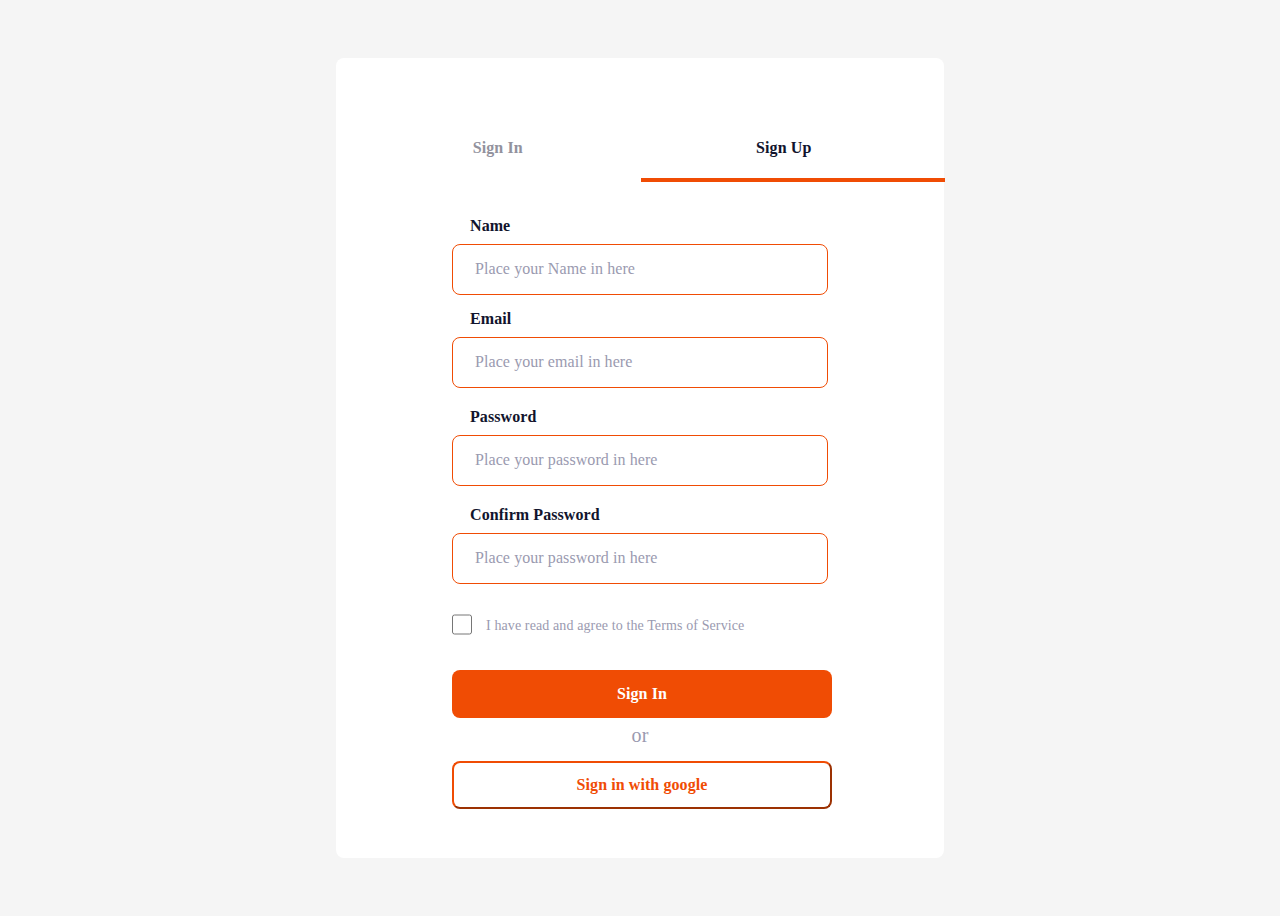
==== signup.html @ a04c358c "Add files via upload" ====
<!DOCTYPE html>
<html>

<head>
    <link rel="stylesheet" href="./css/style2.css">
</head>

<body>
    <div class="container">
        <div class="header">
            <a href="index.html"><h1 class="sign-in">Sign In</h1></a>
            <h1 class="sign-up">Sign Up</h1>
        </div>
        <h2></h2>
        <div class="content">
            <label for="name">
                Name
            </label>
            <input type="text" placeholder="Place your Name in here">
            <label for="email" class="lbl-email">
                Email
            </label>
            <input type="email" placeholder="Place your email in here">
            <label for="password" class="password">
                Password
            </label>
            <input type="password" placeholder="Place your password in here">
            <label for="password" class="password">
                Confirm Password
            </label>
            <input type="password" placeholder="Place your password in here">

            <div class="check">
            <span><input class="chk" type="checkbox"></span>
            <h4>I have read and agree to the Terms of Service</h4>
            </div>
              <button class="signin-btn"><a href="3">Sign In</a></button>
            <p>or</p>
            <button class="signup-btn"><a href="3" class="a-2">Sign in with google</a></button>
        </div>
    </div>
</body>

</html>
---- css/style2.css ----
body {
    background-color: #F5F5F5;
    display: flex;
    justify-content: center;
    align-items: center;
    height: 100vh;
}

.container {
    background-color: #FFFFFF;
    display: flex;
    justify-content: center;
    align-items: center;
    flex-direction: column;
    width: 608px;
    height: 800px;
    top: 175px;
    left: 416px;
    border-radius: 8px;
}

.header {
    display: flex;
    justify-content: space-around;
    width: 580px;
    margin-top: 20px;
}

.sign-in {
    width: 61px;
    height: 19px;
    left: 845px;
    top: 212px;
    font-family: 'Mulish';
    font-style: normal;
    font-weight: 700;
    font-size: 16px;
    line-height: 120%;
    text-align: center;
    letter-spacing: 0.005em;
    color: #92929D;



}

.sign-up {
    width: 58px;
    height: 19px;
    left: 536px;
    top: 215px;
    font-family: 'Mulish';
    font-style: normal;
    font-weight: 700;
    font-size: 16px;
    line-height: 120%;
    text-align: center;
    letter-spacing: 0.005em;
    color: #11142D;
}

h2 {
    flex: none;
    margin-right: -305px;
    width: 304px;
    height: 4px;
    margin-top: 10px;
    background: #F04C04;
}

.content {
    display: block;
    flex-direction: column;
    margin-top: 15px;

}

.content label {
    width: 368px;
    height: 19px;
    font-family: 'Mulish';
    font-style: normal;
    font-weight: 700;
    font-size: 16px;
    line-height: 120%;
    display: flex;
    align-items: flex-end;
    letter-spacing: 0.005em;
    color: #11142D;
    flex: none;
    order: 0;
    flex-grow: 1;
    margin-left: 28px;
}

.content input {
    display: flex;
    flex-direction: row;
    align-items: center;
    padding: 2px 2px 2px;
    gap: 10px;
    margin-top: 8px;
    width: 370px;
    height: 45px;
    background: #FFFFFF;
    border: 1px solid #F04C04;
    border-radius: 8px;
    flex: none;
    margin-left: 10px;
    order: 1;
    align-self: stretch;
    flex-grow: 0;
}

::placeholder {
    width: 352px;
    height: 19px;
    font-family: 'Mulish';
    font-style: normal;
    font-weight: 400;
    font-size: 16px;
    line-height: 120%;
    letter-spacing: 0.005em;
    color: #9A9AB0;
    flex: none;
    order: 0;
    padding-left: 20px;
    flex-grow: 1;
}

.password {
    margin-top: 20px;
}

span {
    display: flex;
    justify-content: end;
    font-family: 'Mulish';
    font-style: normal;
    font-weight: 700;
    font-size: 16px;
    line-height: 120%;
    text-align: right;
    margin-top: 10px;
    margin-right: 11px;
    letter-spacing: 0.005em;
    color: #9A9AB0;
}

.signin-btn {
    display: flex;
    flex-direction: row;
    justify-content: center;
    align-items: center;
    padding: 12px 22px;
    gap: 10px;
    width: 380px;
    height: 48px;
    left: 520px;
    top: 556px;
    background: #F04C04;
    border-radius: 8px;
    border: transparent;
    margin-top: 20px;
    margin-left: 10px;
}

a {
    width: 53px;
    height: 19px;
    font-family: 'Mulish';
    font-style: normal;
    font-weight: 700;
    font-size: 16px;
    line-height: 120%;
    text-align: center;
    letter-spacing: 0.005em;
    color: #FFFFFF;
    flex: none;
    order: 0;
    flex-grow: 0;
    text-decoration: none;
}

p {
    display: flex;
    justify-content: center;
    font-family: 'Mulish';
    font-style: normal;
    font-weight: 400;
    font-size: 20px;
    line-height: 120%;
    text-align: center;
    letter-spacing: 0.008em;
    color: #9A9AB0;
    margin-top: 5px;
}

.signup-btn {
    display: flex;
    flex-direction: row;
    justify-content: center;
    align-items: center;
    padding: 12px 22px;
    gap: 10px;
    width: 380px;
    height: 48px;
    left: 520px;
    top: 556px;
    border-radius: 8px;
    background-color: #FFFFFF;
    border-color: #F04C04;
    margin-left: 10px;
    margin-top: -6px;

}

.a-2 {
    width: 149px;
    height: 19px;
    font-family: 'Mulish';
    font-style: normal;
    font-weight: 700;
    font-size: 16px;
    line-height: 120%;
    text-align: center;
    letter-spacing: 0.005em;
    color: #F04C04;
    flex: none;
    order: 0;
    flex-grow: 0;
}

.p1 {
    width: 304px;
    height: 36px;
    background: url(../images/v1_1038.png);
    background-repeat: no-repeat;
    background-position: center center;
    background-size: cover;
    opacity: 1;
    position: absolute;
    top: 3px;
    left: 0px;
    overflow: hidden;
}

.lbl-email {
    margin-top: 15px;
}

input[type="checkbox"] {
    background: #FFFFFF;
    border-color: #F04C04;
    border-radius: 4px;
    width: 20px;
}

.check {
    display: flex;
    justify-content: start;
    align-items: center;
}
.check h4 {
    width: 300px;
    height: 0px;
    margin-left: 0px;
    font-family: 'Mulish';
    font-style: normal;
    font-weight: 400;
    font-size: 14px;
    line-height: 130%;
    letter-spacing: 0.008em;
    color: #9A9AB0;
}
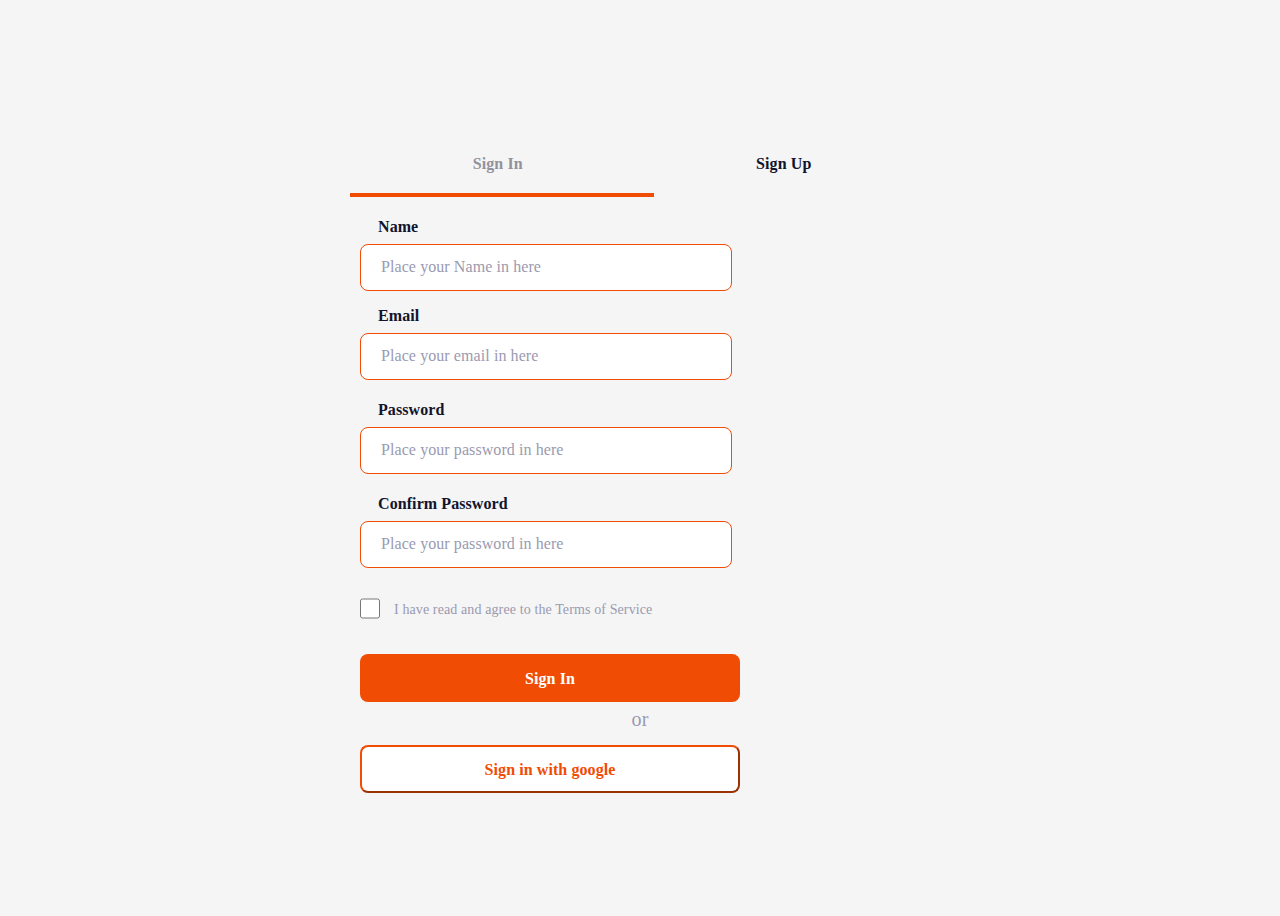
==== commit 642ade20: "fix padding" ====
--- a/signup.html
+++ b/signup.html
@@ -6,7 +6,7 @@
 </head>
 
 <body>
-    <div class="container">
+    <div class="container1">
         <div class="header">
             <a href="index.html"><h1 class="sign-in">Sign In</h1></a>
             <h1 class="sign-up">Sign Up</h1>
--- a/css/style2.css
+++ b/css/style2.css
@@ -71,8 +71,7 @@
 .content {
     display: block;
     flex-direction: column;
-    margin-top: 15px;
-
+    margin-top: 5px;
 }
 
 .content label {
@@ -97,7 +96,7 @@
     display: flex;
     flex-direction: row;
     align-items: center;
-    padding: 2px 2px 2px;
+    padding: 0px 0px 0px;
     gap: 10px;
     margin-top: 8px;
     width: 370px;
